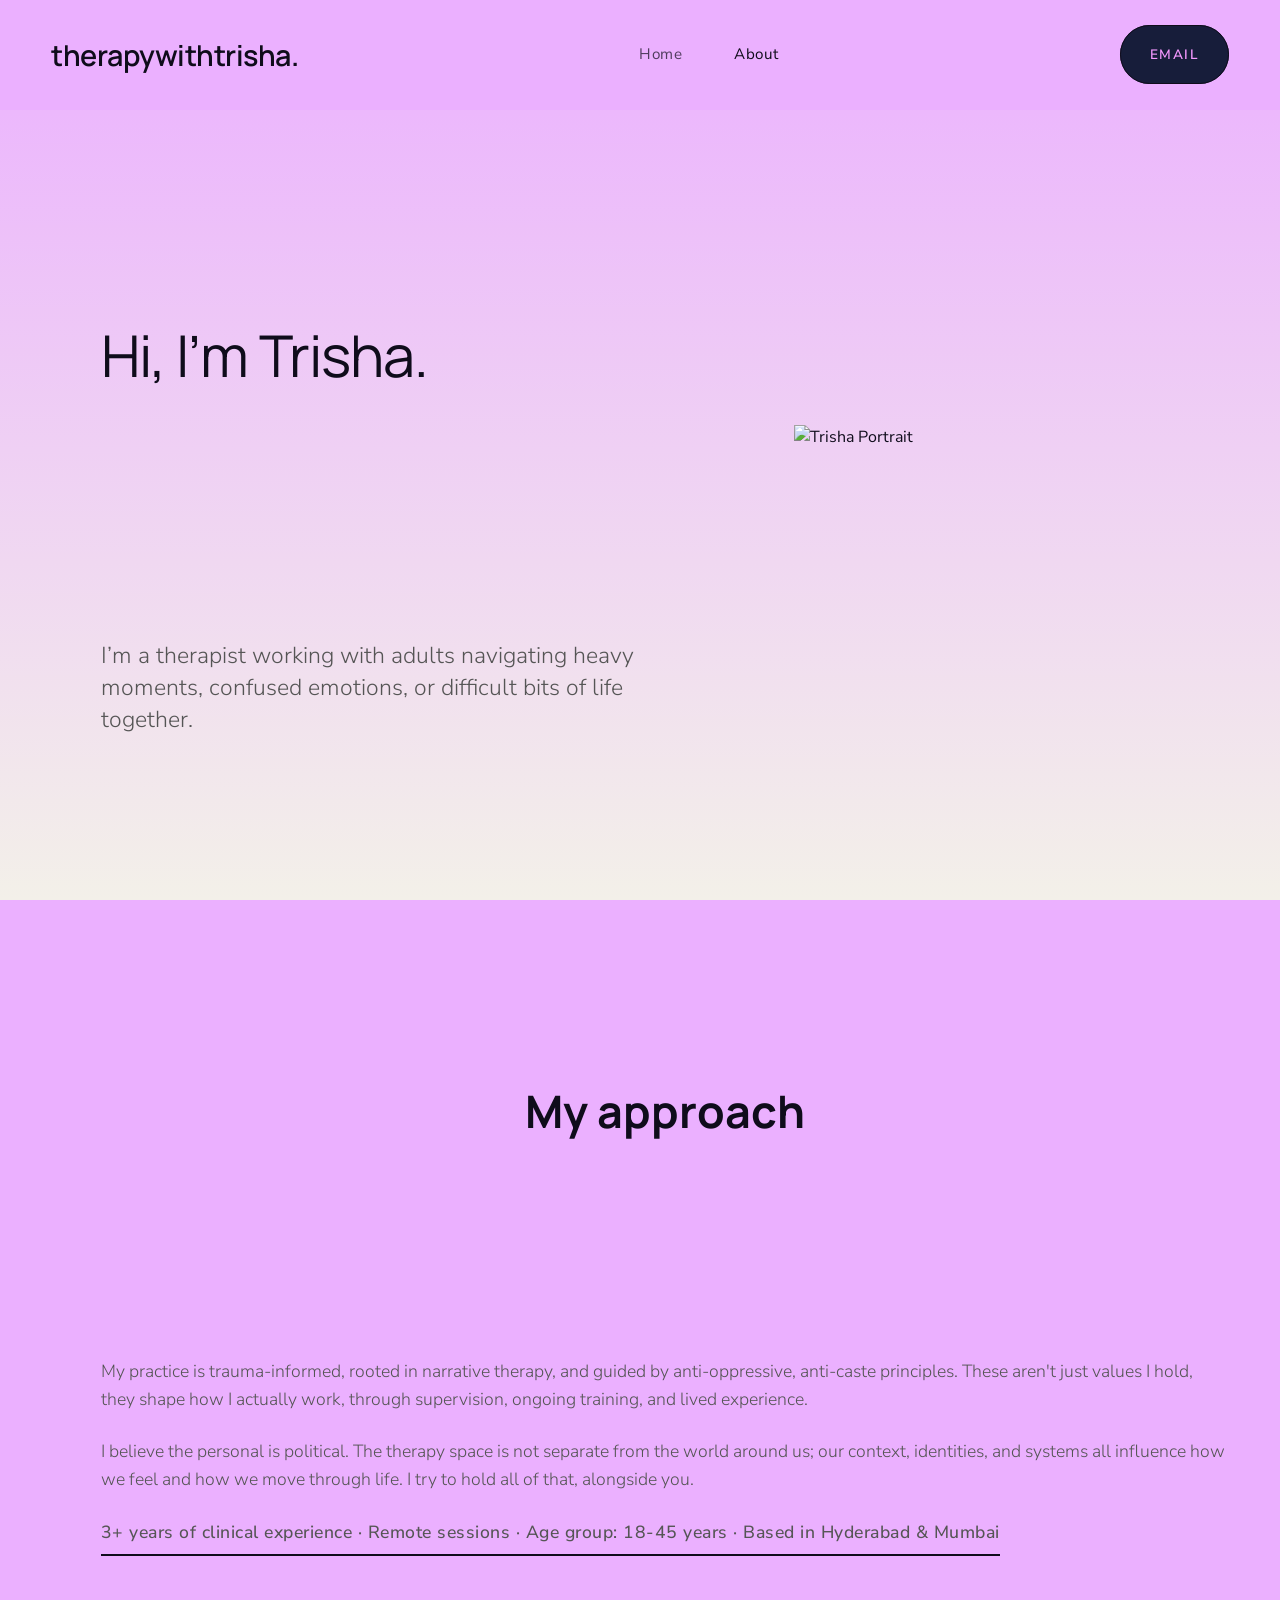
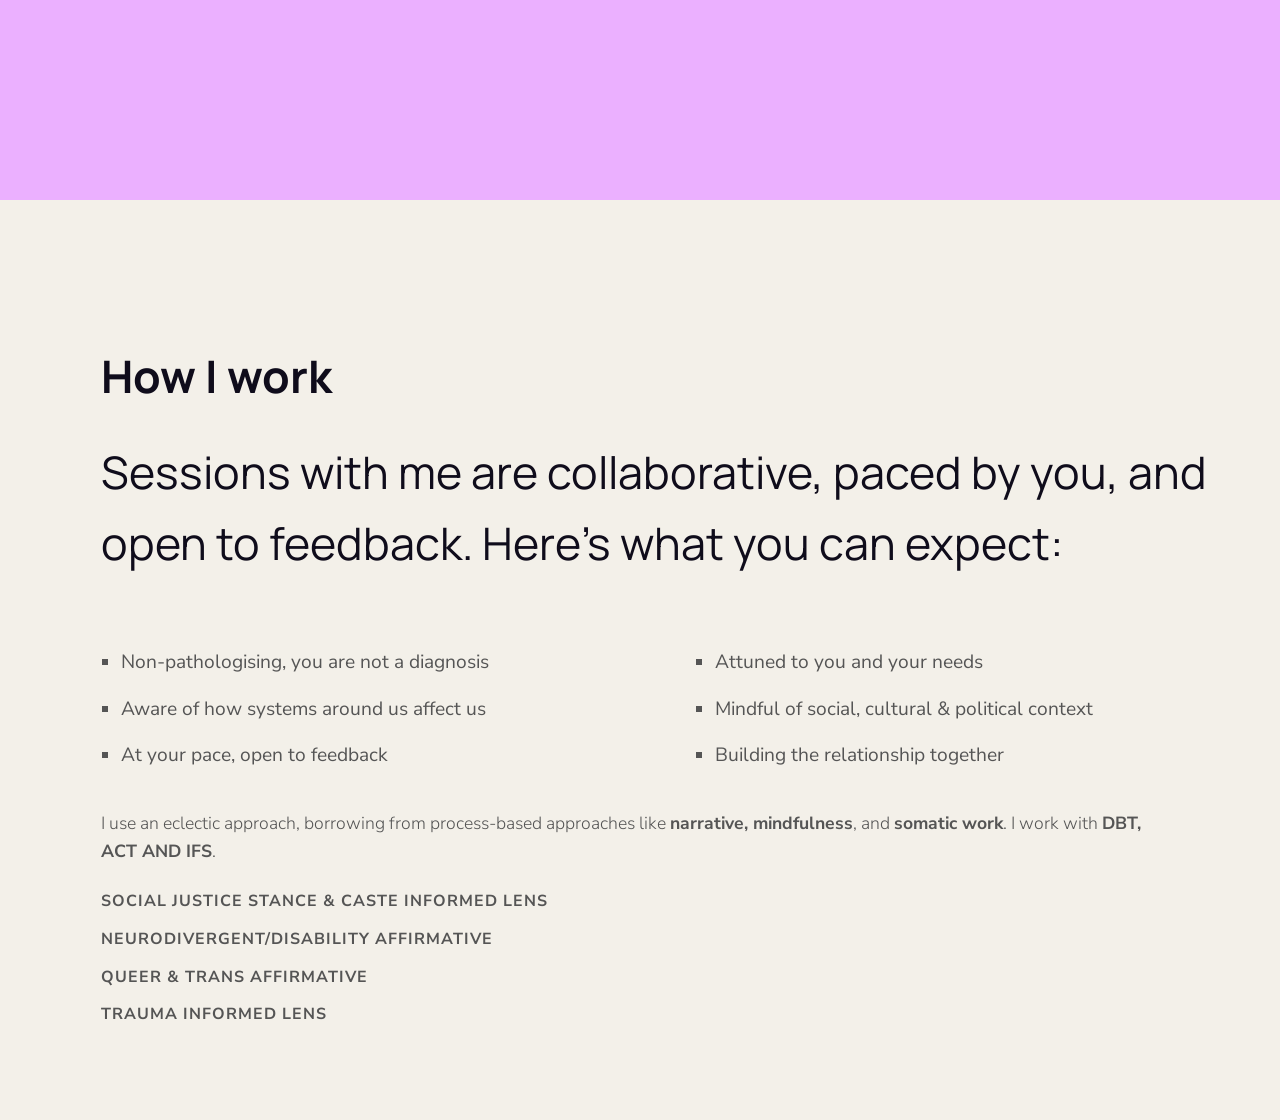
==== about.html @ c46a5aff "views in place" ====
<!DOCTYPE html>
<html lang="en">
<head>
    <meta charset="UTF-8">
    <meta name="viewport" content="width=device-width, initial-scale=1.0">
    <title>About | therapywithtrisha.</title>
    <link rel="stylesheet" href="styles.css">
</head>
<body class="section-light">

    <header class="site-header">
        <div class="logo"><a href="/">therapywithtrisha.</a></div>
        <nav class="main-nav">
            <a href="/">Home</a>
            <a href="about.html" class="active">About</a>
        </nav>
        <div class="header-cta">
            <a href="mailto:trisha.reddy231@gmail.com?subject=New%20Intake" class="btn-email">EMAIL</a>
        </div>
    </header>

    <main id="about-page">
        
        <section class="page-section section-light grid-engine" id="about-hero">
            <div class="text-block about-title">
                <h1>Hi, I’m Trisha.</h1>
            </div>
            <div class="text-block about-tagline">
                <p class="large-prose">I’m a therapist working with adults navigating heavy moments, confused emotions, or difficult bits of life together.</p>
            </div>
            <div class="image-block about-profile-img">
                <img src="https://images.squarespace-cdn.com/content/v1/5ec321c2af33de48734cc929/2f4eb41f-5d94-40f6-82f6-c3ff69331c1b/imgg-demo-ENjOSIkh.png" alt="Trisha Portrait">
            </div>
        </section>

        <section class="page-section section-bright grid-engine" id="about-approach">
            <div class="text-block approach-header">
                <h2><strong>My approach</strong></h2>
            </div>
            <div class="text-block approach-statement">
                <p>My practice is trauma-informed, rooted in narrative therapy, and guided by anti-oppressive, anti-caste principles. These aren't just values I hold, they shape how I actually work, through supervision, ongoing training, and lived experience.</p>
                <p>I believe the personal is political. The therapy space is not separate from the world around us; our context, identities, and systems all influence how we feel and how we move through life. I try to hold all of that, alongside you.</p>
                <p class="highlight-line">3+ years of clinical experience · Remote sessions · Age group: 18-45 years · Based in Hyderabad & Mumbai</p>
            </div>
        </section>

        <section class="page-section section-light grid-engine" id="about-framework">
            <div class="text-block framework-title">
                <h2><strong>How I work</strong></h2>
                <h3>Sessions with me are collaborative, paced by you, and open to feedback. Here's what you can expect:</h3>
            </div>
            
            <div class="list-block framework-list-left">
                <ul>
                    <li>Non-pathologising, you are not a diagnosis</li>
                    <li>Aware of how systems around us affect us</li>
                    <li>At your pace, open to feedback</li>
                </ul>
            </div>

            <div class="list-block framework-list-right">
                <ul>
                    <li>Attuned to you and your needs</li>
                    <li>Mindful of social, cultural & political context</li>
                    <li>Building the relationship together</li>
                </ul>
            </div>

            <div class="text-block framework-modal">
                <p>I use an eclectic approach, borrowing from process-based approaches like <strong>narrative, mindfulness</strong>, and <strong>somatic work</strong>. I work with <strong>DBT, ACT AND IFS</strong>.</p>
                <blockquote class="pillars-stack">
                    <p>Social justice stance & caste informed lens</p>
                    <p>Neurodivergent/disability affirmative</p>
                    <p>Queer & Trans affirmative</p>
                    <p>Trauma Informed lens</p>
                </blockquote>
            </div>
        </section>

    </main>

</body>
</html>
---- styles.css ----
/* ==========================================================================
   1. GLOBAL VARIABLES & RESET
   ========================================================================== */
@import url('https://fonts.googleapis.com/css2?family=Manrope:wght@400;600;700&family=Nunito+Sans:wght@300;400;500;600;700&display=swap');

:root {
    --bg-bright: #EBB0FF;       /* Vivid Orchid Pink from screenshot */
    --bg-light: #f3f0e9;        /* Slightly warmer warm gray */
    --text-primary: #0F0C1B;    /* Off-black */
    --btn-primary-bg: hsl(229.71, 43.21%, 15.88%);   /* Vivid Orchid Pink from screenshot */
    --text-muted: #555555;      /* Charcoal */
    --font-heading: 'Manrope', sans-serif;
    --font-sans: 'Nunito Sans', system-ui, sans-serif;
    --site-max-width: 1500px;
    --gutter: 11px;
}

* {
    box-sizing: border-box;
    margin: 0;
    padding: 0;
}

body {
    background-color: var(--bg-bright);
    color: var(--text-primary);
    font-family: var(--font-sans);
    line-height: 1.6;
    overflow-x: hidden;
    -webkit-font-smoothing: antialiased;
}

/* ==========================================================================
   2. SITE HEADER (STUCK TO TOP)
   ========================================================================== */
.site-header {
    position: fixed;
    top: 0;
    left: 0;
    width: 100%;
    display: flex;
    justify-content: space-between;
    align-items: center;
    padding: 2rem 4vw;
    background-color: var(--bg-bright);
    backdrop-filter: blur(8px);
    z-index: 1000;
}

.site-header .logo a {
    font-family: var(--font-heading);
    font-size: 1.8rem;
    font-weight: 600;
    text-decoration: none;
    color: var(--text-primary);
    letter-spacing: -0.5px;
}

.main-nav a {
    text-decoration: none;
    color: var(--text-primary);
    margin: 0 1.5rem;
    font-size: 0.95rem;
    letter-spacing: 0.5px;
    opacity: 0.7;
    transition: opacity 0.2s ease;
}

.main-nav a.active, .main-nav a:hover {
    opacity: 1;
}

.btn-email {
    text-decoration: none;
    color: hsl(294.17,100%,79.8%);
    border: 1px solid var(--text-primary);
    border-radius: 100px;
    padding: 1.2rem 1.8rem;
    font-size: 0.85rem;
    letter-spacing: 1.5px;
    font-weight: 600;
    background: var(--btn-primary-bg);
    transition: all 0.3s ease;
}

.btn-email:hover {
    background-color: var(--text-primary);
    color: var(--bg-bright);
}

/* ==========================================================================
   3. THE FLUID GRID ENGINE (THE HEART OF THE CLONE)
   ========================================================================== */
.page-section {
    position: relative;
    padding: 140px 4vw 80px 4vw;
    min-height: 100vh;
    display: flex;
    align-items: center;
}

.section-bright { background-color: var(--bg-bright); }
.section-light { background-color: var(--bg-light); }

/* Desktop 24-Column Matrix */
.grid-engine {
    display: grid;
    width: 100%;
    max-width: var(--site-max-width);
    margin: 0 auto;
    row-gap: var(--gutter);
    column-gap: var(--gutter);
    grid-template-columns: repeat(24, minmax(0, 1fr));
}

/* Explicit Block Assignments via Grid Coordinates */
#hero .title-block {
    grid-area: 4 / 2 / 12 / 13; /* row-start / col-start / row-end / col-end */
}

#hero .body-block {
    grid-area: 12 / 2 / 24 / 14;
}

#hero .spinning-spiral {
    grid-area: 4 / 15 / 18 / 25;
    display: flex;
    justify-content: center;
    align-items: center;
}

#intro .text-block {
    grid-area: 5 / 15 / 15 / 24;
    text-align: left;
}

#intro .image-block {
    grid-area: 3 / 2 / 16 / 13;
    display: flex;
    justify-content: center;
    align-items: center;
}

#onboarding .text-block {
    grid-area: 4 / 2 / 12 / 15;
}

#final-cta .text-block {
    grid-area: 4 / 2 / 14 / 12;
}

#final-cta .cta-image {
    grid-area: 4 / 13 / 14 / 24;
    display: flex;
    justify-content: center;
    align-items: center;
}

/* ==========================================================================
   4. TYPOGRAPHY & ELEMENTS
   ========================================================================== */
h1 {
    font-family: var(--font-heading);
    font-size: clamp(2.5rem, 4.5vw, 4.2rem);
    font-weight: 400;
    line-height: 1.15;
    letter-spacing: -1px;
}

h2, h3 {
    font-family: var(--font-heading);
    font-size: clamp(2rem, 3.5vw, 3rem);
    font-weight: 400;
    margin-bottom: 1.5rem;
}

p {
    font-size: clamp(1.1rem, 1.3vw, 1.35rem);
    color: var(--text-muted);
    margin-bottom: 1.5rem;
    font-weight: 300;
}

p em {
    font-family: var(--font-heading);
    font-size: 1.25 times;
    color: var(--text-primary);
}

.btn-primary {
    display: inline-block;
    text-decoration: none;
    background-color: var(--text-primary);
    border-radius: 100px;
    color: var(--bg-bright);
    padding: 1.2rem 2.5rem;
    font-size: 0.95rem;
    font-weight: 500;
    transition: opacity 0.2s ease;
    margin-top: 1rem;
}

.btn-primary:hover {
    opacity: 0.9;
}

/* Animated Spiral Placeholder */
.spiral-graphic {
    font-size: 12rem;
    animation: smooth-spin 20s linear infinite;
    transform-origin: center;
}

@keyframes smooth-spin {
    from { transform: rotate(0deg); }
    to { transform: rotate(360deg); }
}

/* ==========================================================================
   5. FOOTER ARCHITECTURE
   ========================================================================== */
.site-footer {
    position: relative;
    background-color: #111111;
    color: #ffffff;
    padding: 5rem 6vw;
    display: grid;
    grid-template-columns: 1fr 1fr;
    gap: 4rem;
    align-items: flex-start;
}

.footer-left {
    display: flex;
    flex-direction: column;
    position: relative;
    z-index: 2;
}

.footer-right {
    display: flex;
    flex-direction: column;
    align-items: flex-end;
    position: relative;
    z-index: 2;
}

.site-footer h2 {
    font-family: var(--font-heading);
    font-size: 2rem;
    color: #ffffff;
    margin-bottom: 1rem;
}

.site-footer p {
    color: #ffffff;
    font-size: 1rem;
}

.site-footer .social-links {
    display: flex;
    gap: 1.5rem;
    margin-top: 1rem;
}

.site-footer .social-links a {
    color: #ffffff;
    text-decoration: none;
    font-size: 0.9rem;
    opacity: 0.6;
    transition: opacity 0.2s ease;
}

.site-footer .social-links a:hover {
    opacity: 1;
}

/* Interactive Background Overlays */
canvas {
    position: absolute;
    top: 0;
    left: 0;
    width: 100%;
    height: 100%;
    z-index: 1;
    pointer-events: none; /* Let pointer events fall through to elements */
}

/* ==========================================================================
   6. RESPONSIVE ENGINE (FALLBACK TO 8-COLUMN MATRIX FOR MOBILE)
   ========================================================================== */
@media (max-width: 960px) {
    .site-header { padding: 1.5rem 6vw; }
    .main-nav { display: none; } /* Standard collapse behavior */

    .grid-engine {
        grid-template-columns: repeat(8, minmax(0, 1fr));
    }

    /* Collapse items into stacks on mobile viewports */
    #hero .title-block, #hero .body-block, #hero .spinning-spiral,
    #intro .text-block, #intro .image-block, 
    #onboarding .text-block,
    #final-cta .text-block, #final-cta .cta-image {
        grid-area: auto / 1 / auto / -1; 
        text-align: left;
    }
    
    .page-section {
        padding: 100px 6vw 40px 6vw;
        min-height: auto;
    }
    
    .spiral-graphic {
        font-size: 6rem;
        margin: 2rem 0;
    }

    .site-footer {
        grid-template-columns: 1fr;
        text-align: left;
    }

    .footer-right {
        align-items: flex-start;
    }
}

/* ==========================================================================
   ABOUT PAGE EXPLICIT GRID ENGINE
   ========================================================================== */

/* Section 1: About Hero with Gradient */
#about-hero {
    background: linear-gradient(180deg, #EBB0FF 0%, rgba(235, 176, 255, 0) 100%);
}

#about-hero .about-title {
    grid-area: 4 / 2 / 8 / 14;
}

#about-hero .about-tagline {
    grid-area: 11 / 2 / 15 / 14;
}

#about-hero .about-profile-img {
    grid-area: 2 / 16 / 13 / 25;
    display: flex;
    justify-content: center;
    align-items: center;
}

#about-hero .about-profile-img img {
    width: 100%;
    height: 100%;
    object-fit: cover;
}

/* Section 2 Grid Setup */
#about-approach .approach-header {
    grid-area: 1 / 2 / 4 / 25;
    text-align: center;
}

#about-approach .approach-statement {
    grid-area: 4 / 2 / 16 / 25;
}

/* Section 3 Grid Setup */
#about-framework .framework-title {
    grid-area: 1 / 2 / 3 / 25;
}

#about-framework .framework-list-left {
    grid-area: 6 / 2 / 11 / 13;
}

#about-framework .framework-list-right {
    grid-area: 6 / 14 / 11 / 25;
}

#about-framework .framework-modal {
    grid-area: 12 / 2 / 20 / 24;
}

/* Specific Content Stylings */
.large-prose {
    font-size: clamp(1.2rem, 1.8vw, 1.7rem);
    line-height: 1.4;
}

.highlight-line {
    font-weight: 500;
    letter-spacing: 0.5px;
    border-bottom: 2px solid var(--text-primary);
    padding-bottom: 8px;
    display: inline-block;
}

.pillars-stack p {
    font-family: var(--font-sans);
    font-weight: 700;
    margin-bottom: 0.75rem;
    text-transform: uppercase;
    font-size: 1rem;
    letter-spacing: 1px;
}

/* Custom list styling to mimic Squarespace layouts */
#about-framework ul {
    list-style-type: square;
    padding-left: 1.25rem;
}

#about-framework li {
    font-size: 1.2rem;
    margin-bottom: 1rem;
    color: var(--text-muted);
}

/* Mobile Adaptive Override for About sections */
@media (max-width: 767px) {
    #about-page .grid-engine > div,
    #about-page .grid-engine > section {
        grid-area: auto / 1 / auto / -1 !important;
        text-align: left !important;
    }
    #about-approach .approach-header { text-align: left; }
}
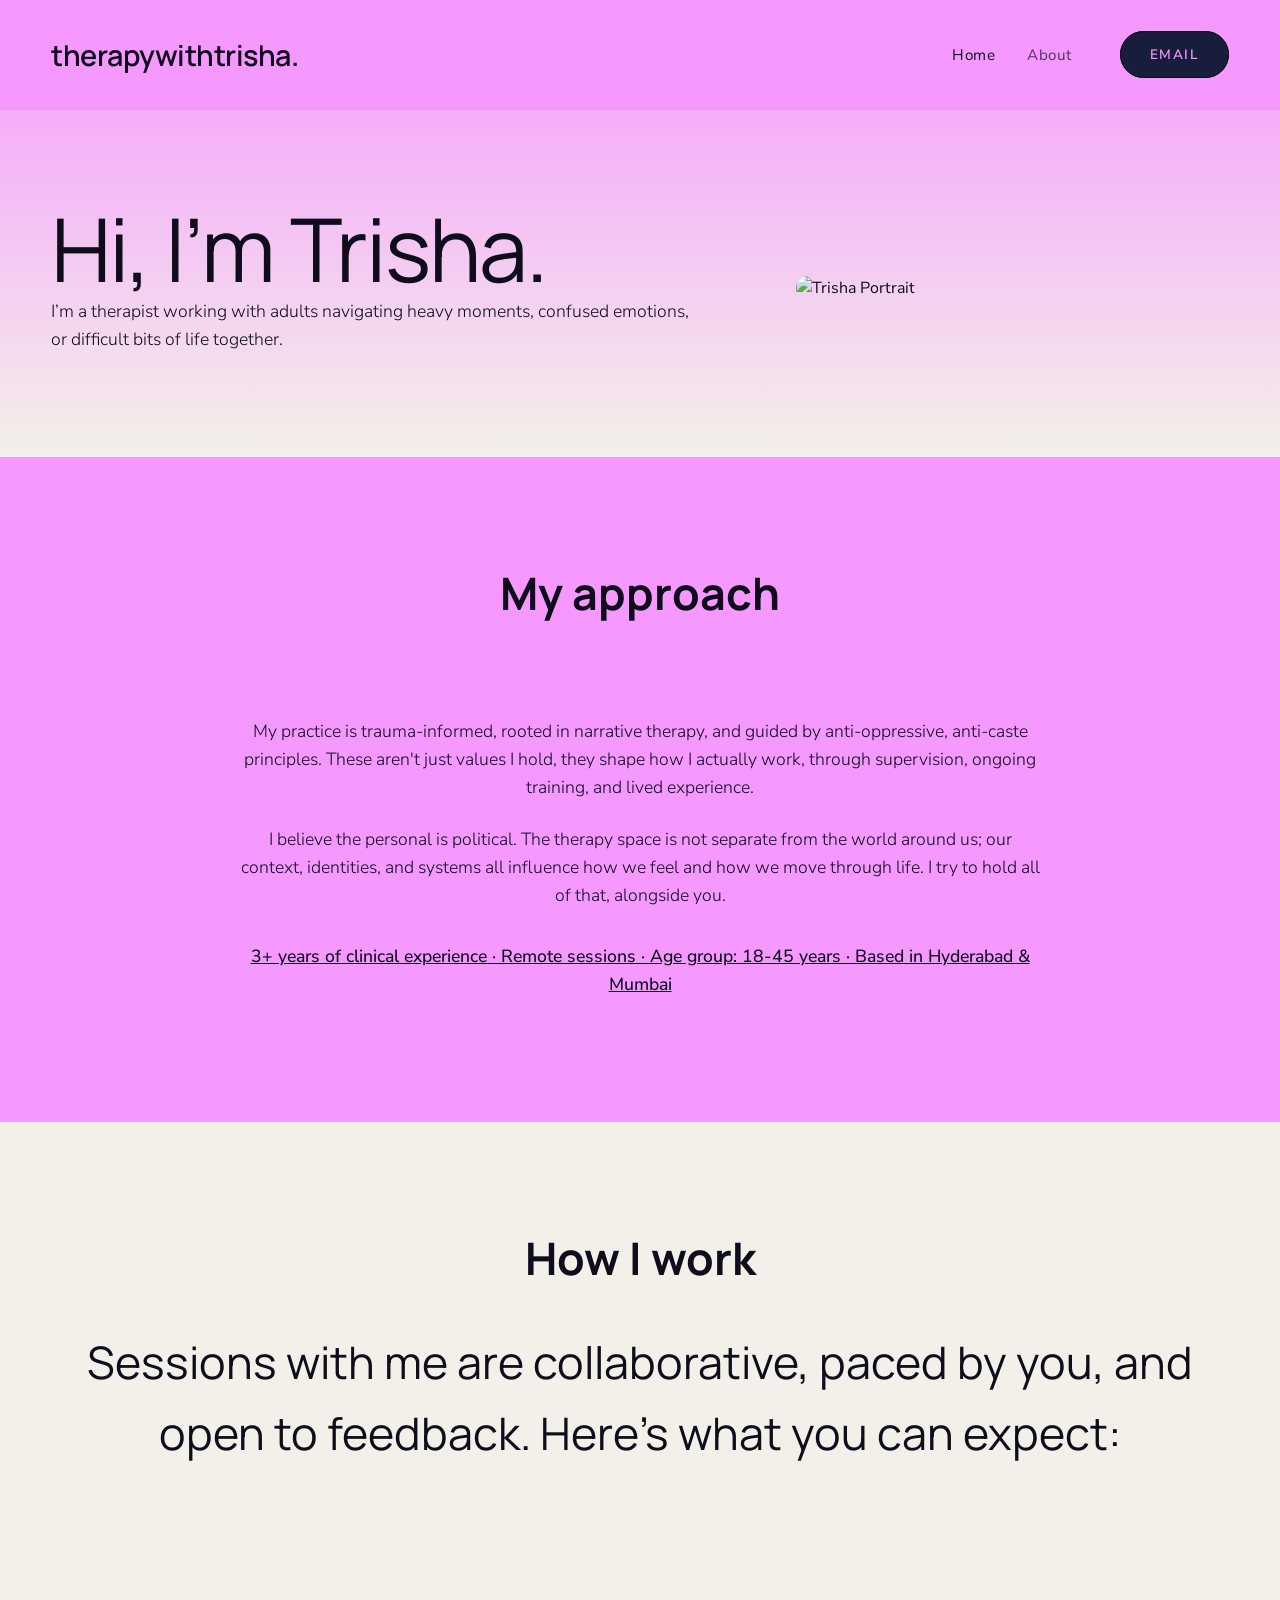
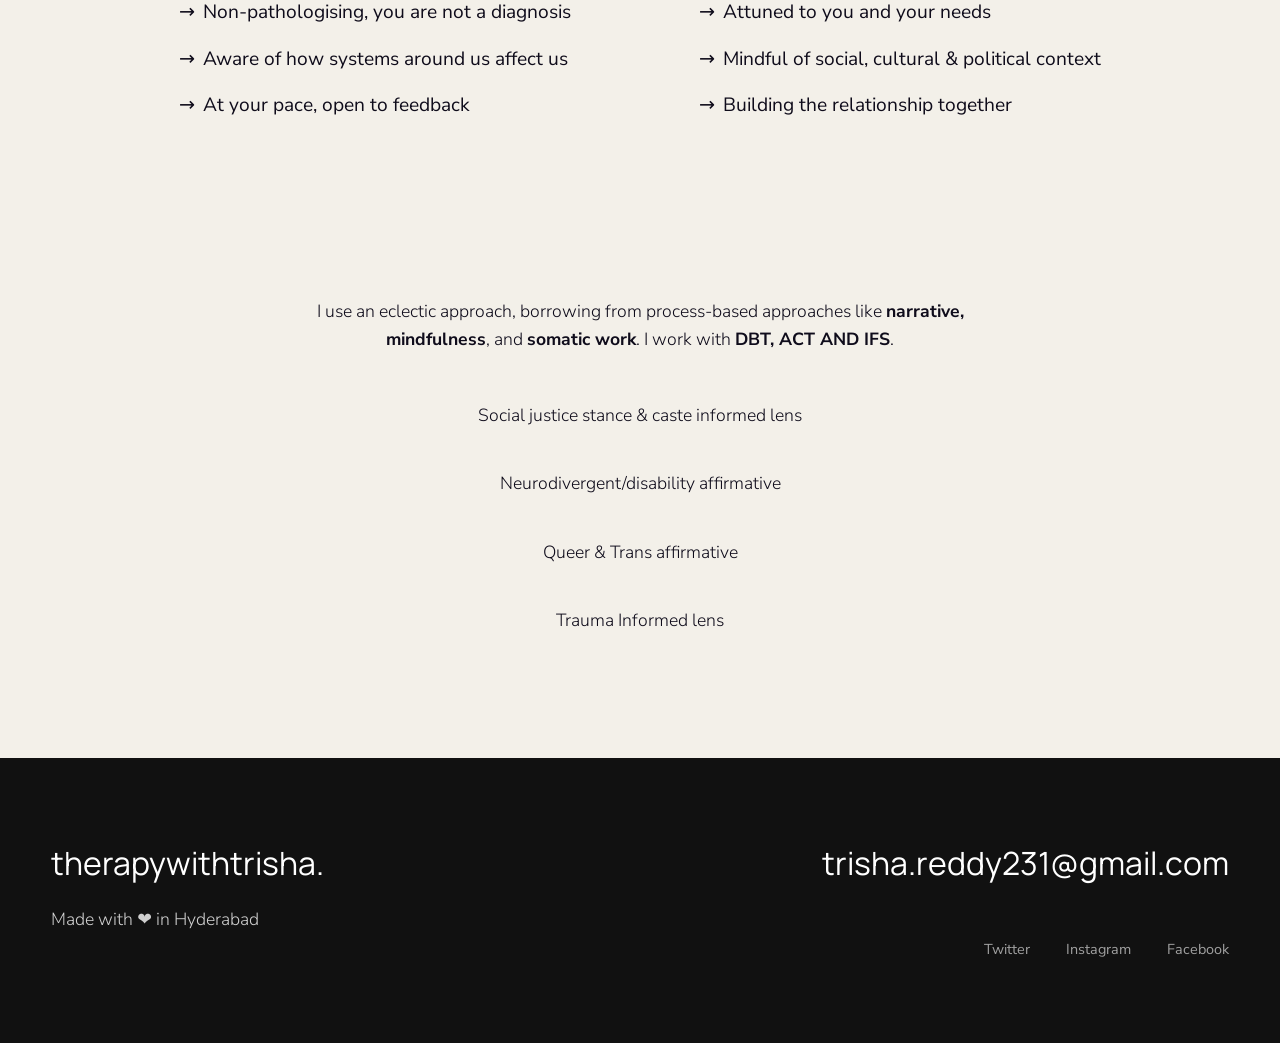
==== commit 7ff96079: "main out" ====
--- a/about.html
+++ b/about.html
@@ -9,27 +9,42 @@
 <body class="section-light">
 
     <header class="site-header">
-        <div class="logo"><a href="/">therapywithtrisha.</a></div>
-        <nav class="main-nav">
-            <a href="/">Home</a>
-            <a href="about.html" class="active">About</a>
-        </nav>
-        <div class="header-cta">
-            <a href="mailto:trisha.reddy231@gmail.com?subject=New%20Intake" class="btn-email">EMAIL</a>
+        <div class="header-container">
+            <div class="logo"><a href="/">therapywithtrisha.</a></div>
+            <div class="header-right">
+                <button class="menu-toggle" aria-label="Toggle Menu">
+                    <span></span>
+                    <span></span>
+                    <span></span>
+                </button>
+                <nav class="main-nav">
+                    <a href="/" class="active">Home</a>
+                    <a href="about.html">About</a>
+                </nav>
+                <div class="header-cta">
+                    <a href="mailto:trisha.reddy231@gmail.com?subject=New%20Intake" class="btn-email">EMAIL</a>
+                </div>
+            </div>
         </div>
     </header>
 
     <main id="about-page">
         
         <section class="page-section section-light grid-engine" id="about-hero">
-            <div class="text-block about-title">
-                <h1>Hi, I’m Trisha.</h1>
-            </div>
-            <div class="text-block about-tagline">
-                <p class="large-prose">I’m a therapist working with adults navigating heavy moments, confused emotions, or difficult bits of life together.</p>
-            </div>
-            <div class="image-block about-profile-img">
-                <img src="https://images.squarespace-cdn.com/content/v1/5ec321c2af33de48734cc929/2f4eb41f-5d94-40f6-82f6-c3ff69331c1b/imgg-demo-ENjOSIkh.png" alt="Trisha Portrait">
+            <div class="about-hero-container">
+                <div class="about-hero-left">
+                    <div class="about-title">
+                        <h1>Hi, I’m Trisha.</h1>
+                    </div>
+                    <div class="about-tagline">
+                        <p class="large-prose">I’m a therapist working with adults navigating heavy moments, confused emotions, or difficult bits of life together.</p>
+                    </div>
+                </div>
+                <div class="about-hero-right">
+                    <div class="image-block about-profile-img">
+                        <img src="https://images.squarespace-cdn.com/content/v1/5ec321c2af33de48734cc929/2f4eb41f-5d94-40f6-82f6-c3ff69331c1b/imgg-demo-ENjOSIkh.png" alt="Trisha Portrait">
+                    </div>
+                </div>
             </div>
         </section>
 
@@ -50,20 +65,22 @@
                 <h3>Sessions with me are collaborative, paced by you, and open to feedback. Here's what you can expect:</h3>
             </div>
             
-            <div class="list-block framework-list-left">
-                <ul>
-                    <li>Non-pathologising, you are not a diagnosis</li>
-                    <li>Aware of how systems around us affect us</li>
-                    <li>At your pace, open to feedback</li>
-                </ul>
-            </div>
+            <div class="framework-lists">
+                <div class="list-block framework-list-left">
+                    <ul>
+                        <li>Non-pathologising, you are not a diagnosis</li>
+                        <li>Aware of how systems around us affect us</li>
+                        <li>At your pace, open to feedback</li>
+                    </ul>
+                </div>
 
-            <div class="list-block framework-list-right">
-                <ul>
-                    <li>Attuned to you and your needs</li>
-                    <li>Mindful of social, cultural & political context</li>
-                    <li>Building the relationship together</li>
-                </ul>
+                <div class="list-block framework-list-right">
+                    <ul>
+                        <li>Attuned to you and your needs</li>
+                        <li>Mindful of social, cultural & political context</li>
+                        <li>Building the relationship together</li>
+                    </ul>
+                </div>
             </div>
 
             <div class="text-block framework-modal">
@@ -79,5 +96,24 @@
 
     </main>
 
+    <footer class="site-footer interactive-bg">
+        <div class="footer-container">
+            <div class="footer-left">
+                <h2>therapywithtrisha.</h2>
+                <p>Made with ❤️ in Hyderabad</p>
+            </div>
+            <div class="footer-right">
+                <h2>trisha.reddy231@gmail.com</h2>
+                <div class="social-links">
+                    <a href="#">Twitter</a>
+                    <a href="#">Instagram</a>
+                    <a href="#">Facebook</a>
+                </div>
+            </div>
+            <canvas id="canvas-radial"></canvas>
+        </div>
+    </footer>
+
+    <script src="script.js"></script>
 </body>
 </html>
--- a/styles.css
+++ b/styles.css
@@ -4,11 +4,11 @@
 @import url('https://fonts.googleapis.com/css2?family=Manrope:wght@400;600;700&family=Nunito+Sans:wght@300;400;500;600;700&display=swap');
 
 :root {
-    --bg-bright: #EBB0FF;       /* Vivid Orchid Pink from screenshot */
+    --bg-bright: #F598FF;       /* Vivid Orchid Pink from screenshot */
     --bg-light: #f3f0e9;        /* Slightly warmer warm gray */
     --text-primary: #0F0C1B;    /* Off-black */
     --btn-primary-bg: hsl(229.71, 43.21%, 15.88%);   /* Vivid Orchid Pink from screenshot */
-    --text-muted: #555555;      /* Charcoal */
+    --text-muted: #1a1a1a;      /* Charcoal */
     --font-heading: 'Manrope', sans-serif;
     --font-sans: 'Nunito Sans', system-ui, sans-serif;
     --site-max-width: 1500px;
@@ -38,13 +38,57 @@
     top: 0;
     left: 0;
     width: 100%;
-    display: flex;
-    justify-content: space-between;
-    align-items: center;
-    padding: 2rem 4vw;
     background-color: var(--bg-bright);
     backdrop-filter: blur(8px);
     z-index: 1000;
+}
+
+.header-container {
+    max-width: var(--site-max-width);
+    margin: 0 auto;
+    padding: 2rem 4vw;
+    display: flex;
+    justify-content: space-between;
+    align-items: center;
+}
+
+.header-right {
+    display: flex;
+    align-items: center;
+    gap: 2rem;
+}
+
+.menu-toggle {
+    display: none;
+    flex-direction: column;
+    justify-content: space-between;
+    width: 30px;
+    height: 21px;
+    background: none;
+    border: none;
+    cursor: pointer;
+    padding: 0;
+    z-index: 1001;
+}
+
+.menu-toggle span {
+    display: block;
+    width: 100%;
+    height: 2px;
+    background-color: var(--text-primary);
+    transition: all 0.3s ease;
+}
+
+.menu-toggle.active span:nth-child(1) {
+    transform: translateY(9.5px) rotate(45deg);
+}
+
+.menu-toggle.active span:nth-child(2) {
+    opacity: 0;
+}
+
+.menu-toggle.active span:nth-child(3) {
+    transform: translateY(-9.5px) rotate(-45deg);
 }
 
 .site-header .logo a {
@@ -56,10 +100,15 @@
     letter-spacing: -0.5px;
 }
 
+.main-nav {
+    display: flex;
+    align-items: center;
+}
+
 .main-nav a {
     text-decoration: none;
     color: var(--text-primary);
-    margin: 0 1.5rem;
+    margin: 0 1rem;
     font-size: 0.95rem;
     letter-spacing: 0.5px;
     opacity: 0.7;
@@ -75,7 +124,7 @@
     color: hsl(294.17,100%,79.8%);
     border: 1px solid var(--text-primary);
     border-radius: 100px;
-    padding: 1.2rem 1.8rem;
+    padding: 0.8rem 1.8rem;
     font-size: 0.85rem;
     letter-spacing: 1.5px;
     font-weight: 600;
@@ -89,71 +138,158 @@
 }
 
 /* ==========================================================================
-   3. THE FLUID GRID ENGINE (THE HEART OF THE CLONE)
+   3. THE FLUID GRID ENGINE (SIMPLIFIED)
    ========================================================================== */
+.section-bright { background-color: var(--bg-bright); }
+.section-light { background-color: var(--bg-light); }
+.section-intro { background-color: #E5E9FD; }
+
 .page-section {
     position: relative;
-    padding: 140px 4vw 80px 4vw;
-    min-height: 100vh;
-    display: flex;
-    align-items: center;
-}
-
-.section-bright { background-color: var(--bg-bright); }
-.section-light { background-color: var(--bg-light); }
-
-/* Desktop 24-Column Matrix */
+    padding: 140px 0 80px 0;
+    /* min-height: 100vh; */
+    display: flex;
+    align-items: center;
+}
+
 .grid-engine {
-    display: grid;
-    width: 100%;
-    max-width: var(--site-max-width);
-    margin: 0 auto;
-    row-gap: var(--gutter);
-    column-gap: var(--gutter);
-    grid-template-columns: repeat(24, minmax(0, 1fr));
-}
-
-/* Explicit Block Assignments via Grid Coordinates */
+    width: 100%;
+    margin: 0 auto;
+    display: flex;
+    flex-direction: column;
+    gap: 4rem;
+}
+
+#hero, #onboarding {
+    max-width: var(--site-max-width);
+    margin: 0 auto;
+    padding: 0 4vw;
+}
+
+/* Specific Page Sections */
+#hero {
+    display: flex;
+    flex-direction: row;
+    align-items: center;
+    justify-content: space-between;
+    gap: 6rem;
+    padding-top: 180px; /* Increased to ensure it's below header */
+}
+
+.hero-left {
+    flex: 1.2;
+    display: flex;
+    flex-direction: column;
+}
+
+.hero-right {
+    flex: 0.8;
+    display: flex;
+    justify-content: center;
+    align-items: center;
+}
+
 #hero .title-block {
-    grid-area: 4 / 2 / 12 / 13; /* row-start / col-start / row-end / col-end */
+    width: 100%;
+    margin-bottom: 2rem;
 }
 
 #hero .body-block {
-    grid-area: 12 / 2 / 24 / 14;
+    max-width: 600px;
 }
 
 #hero .spinning-spiral {
-    grid-area: 4 / 15 / 18 / 25;
     display: flex;
     justify-content: center;
     align-items: center;
 }
 
-#intro .text-block {
-    grid-area: 5 / 15 / 15 / 24;
-    text-align: left;
-}
-
-#intro .image-block {
-    grid-area: 3 / 2 / 16 / 13;
-    display: flex;
+#intro {
+    display: flex;
+    flex-direction: row;
+    align-items: center;
+    gap: 0;
+    padding: 0;
+    min-height: auto;
+}
+
+.intro-left, .intro-right {
+    flex: 1;
+    width: 50%;
+    display: flex;
+    align-items: center;
+}
+
+.intro-container {
+    display: flex;
+    width: 100%;
+    max-width: var(--site-max-width);
+    margin: 0 auto;
+    align-items: center;
+}
+
+.intro-left {
     justify-content: center;
-    align-items: center;
-}
-
-#onboarding .text-block {
-    grid-area: 4 / 2 / 12 / 15;
-}
-
-#final-cta .text-block {
-    grid-area: 4 / 2 / 14 / 12;
-}
-
-#final-cta .cta-image {
-    grid-area: 4 / 13 / 14 / 24;
+    padding: 60px 4vw;
+}
+
+.intro-right {
+    padding: 60px 4vw;
+    justify-content: flex-start;
+}
+
+#intro .image-block img {
+    max-width: 100%;
+    height: auto;
+    max-height: 500px;
+    object-fit: contain;
+    border-radius: 8px;
+}
+
+#onboarding {
+    padding-top: 50px;
+    padding-bottom: 50px;
+}
+
+.onboarding-content {
+    display: flex;
+    gap: 4rem;
+}
+
+.onboarding-text {
+    flex: 0 0 69%;
+}
+
+.onboarding-action {
+    flex: 1;
     display: flex;
     justify-content: center;
-    align-items: center;
+    align-items: flex-end;
+}
+
+#final-cta {
+    padding: 100px 0;
+    position: relative;
+    overflow: hidden;
+}
+
+.cta-container {
+    display: flex;
+    max-width: var(--site-max-width);
+    margin: 0 auto;
+    padding: 0 4vw;
+    gap: 6rem;
+    align-items: flex-start;
+    position: relative;
+    z-index: 2;
+}
+
+.cta-left {
+    flex: 0 0 42%;
+}
+
+.cta-right {
+    flex: 1;
 }
 
 /* ==========================================================================
@@ -161,10 +297,10 @@
    ========================================================================== */
 h1 {
     font-family: var(--font-heading);
-    font-size: clamp(2.5rem, 4.5vw, 4.2rem);
+    font-size: clamp(3.5rem, 8vw, 5.5rem);
     font-weight: 400;
-    line-height: 1.15;
-    letter-spacing: -1px;
+    line-height: 1.1;
+    letter-spacing: -2px;
 }
 
 h2, h3 {
@@ -176,7 +312,7 @@
 
 p {
     font-size: clamp(1.1rem, 1.3vw, 1.35rem);
-    color: var(--text-muted);
+    color: var(--text-primary);
     margin-bottom: 1.5rem;
     font-weight: 300;
 }
@@ -217,32 +353,34 @@
 }
 
 /* ==========================================================================
-   5. FOOTER ARCHITECTURE
+   5. FOOTER ARCHITECTURE (SIMPLIFIED)
    ========================================================================== */
 .site-footer {
     position: relative;
     background-color: #111111;
     color: #ffffff;
-    padding: 5rem 6vw;
-    display: grid;
-    grid-template-columns: 1fr 1fr;
-    gap: 4rem;
+    padding: 5rem 0;
+}
+
+.footer-container {
+    max-width: var(--site-max-width);
+    margin: 0 auto;
+    padding: 0 4vw;
+    display: flex;
+    justify-content: space-between;
     align-items: flex-start;
 }
 
 .footer-left {
     display: flex;
     flex-direction: column;
-    position: relative;
-    z-index: 2;
 }
 
 .footer-right {
     display: flex;
     flex-direction: column;
     align-items: flex-end;
-    position: relative;
-    z-index: 2;
+    text-align: right;
 }
 
 .site-footer h2 {
@@ -254,17 +392,16 @@
 
 .site-footer p {
     color: #ffffff;
-    font-size: 1rem;
+    opacity: 0.8;
 }
 
 .site-footer .social-links {
-    display: flex;
-    gap: 1.5rem;
-    margin-top: 1rem;
+    margin-top: 2rem;
 }
 
 .site-footer .social-links a {
     color: #ffffff;
+    margin-left: 2rem;
     text-decoration: none;
     font-size: 0.9rem;
     opacity: 0.6;
@@ -287,143 +424,263 @@
 }
 
 /* ==========================================================================
-   6. RESPONSIVE ENGINE (FALLBACK TO 8-COLUMN MATRIX FOR MOBILE)
+   6. RESPONSIVE ENGINE (MOBILE)
    ========================================================================== */
 @media (max-width: 960px) {
-    .site-header { padding: 1.5rem 6vw; }
-    .main-nav { display: none; } /* Standard collapse behavior */
-
-    .grid-engine {
-        grid-template-columns: repeat(8, minmax(0, 1fr));
-    }
-
-    /* Collapse items into stacks on mobile viewports */
-    #hero .title-block, #hero .body-block, #hero .spinning-spiral,
-    #intro .text-block, #intro .image-block, 
-    #onboarding .text-block,
-    #final-cta .text-block, #final-cta .cta-image {
-        grid-area: auto / 1 / auto / -1; 
+    body.menu-open {
+        overflow: hidden;
+    }
+
+    .header-container {
+        flex-direction: row;
+        justify-content: space-between;
+        padding: 1.5rem 4vw;
+    }
+
+    .menu-toggle {
+        display: flex;
+        order: 2;
+    }
+
+    .main-nav {
+        position: fixed;
+        top: 0;
+        right: -100%;
+        width: 100%;
+        height: 100vh;
+        background-color: var(--bg-bright);
+        flex-direction: column;
+        justify-content: center;
+        align-items: center;
+        transition: right 0.4s cubic-bezier(0.77, 0, 0.175, 1);
+        z-index: 1000;
+        padding: 2rem;
+    }
+
+    .main-nav.active {
+        right: 0;
+    }
+
+    .main-nav a {
+        font-size: 2rem;
+        margin: 1.5rem 0;
+        font-family: var(--font-heading);
+    }
+
+    .header-cta {
+        order: 1;
+        margin-right: 1.5rem;
+    }
+
+    .btn-email {
+        padding: 0.6rem 1.2rem;
+        font-size: 0.75rem;
+    }
+
+    #hero,
+    #hero .hero-content-bottom,
+    #intro,
+    .cta-container,
+    #onboarding .onboarding-content,
+    #about-hero {
+        flex-direction: column;
+        gap: 2rem;
         text-align: left;
     }
-    
-    .page-section {
-        padding: 100px 6vw 40px 6vw;
-        min-height: auto;
-    }
-    
-    .spiral-graphic {
-        font-size: 6rem;
-        margin: 2rem 0;
-    }
-
-    .site-footer {
-        grid-template-columns: 1fr;
+
+    .cta-left, .cta-right {
+        flex: 0 0 100%;
+    }
+
+    .onboarding-text {
+        flex: 0 0 100%;
+    }
+
+    .onboarding-action {
+        justify-content: flex-start;
+        align-items: flex-start;
+    }
+
+    #intro, .intro-container, .intro-left, .intro-right {
+        width: 100%;
+        padding: 2rem 4vw;
+        flex-direction: column;
+    }
+
+    .intro-left {
+        order: 1;
+    }
+
+    .intro-right {
+        order: 2;
+    }
+
+    #hero {
+        padding-top: 120px;
+    }
+
+    .hero-left, .hero-right {
+        flex: none;
+        width: 100%;
+    }
+
+    .footer-container {
+        flex-direction: column;
+        gap: 3rem;
         text-align: left;
     }
 
     .footer-right {
         align-items: flex-start;
+        text-align: left;
+    }
+
+    .footer-right .social-links a {
+        margin-left: 0;
+        margin-right: 2rem;
     }
 }
 
 /* ==========================================================================
-   ABOUT PAGE EXPLICIT GRID ENGINE
+   ABOUT PAGE LAYOUT
    ========================================================================== */
 
-/* Section 1: About Hero with Gradient */
 #about-hero {
-    background: linear-gradient(180deg, #EBB0FF 0%, rgba(235, 176, 255, 0) 100%);
-}
-
-#about-hero .about-title {
-    grid-area: 4 / 2 / 8 / 14;
-}
-
-#about-hero .about-tagline {
-    grid-area: 11 / 2 / 15 / 14;
-}
-
-#about-hero .about-profile-img {
-    grid-area: 2 / 16 / 13 / 25;
+    background: linear-gradient(180deg, #F598FF 0%, rgba(235, 176, 255, 0) 100%);
+    padding-top: 200px;
+}
+
+.about-hero-container {
+    max-width: var(--site-max-width);
+    margin: 0 auto;
+    padding: 0 4vw;
+    display: flex;
+    align-items: center;
+    gap: 6rem;
+    width: 100%;
+}
+
+.about-hero-left {
+    flex: 1.2;
+}
+
+.about-hero-right {
+    flex: 0.8;
+    display: flex;
+    justify-content: flex-end;
+}
+
+.about-hero-right .about-profile-img {
+    width: 100%;
+    max-width: 450px;
+}
+
+.about-hero-right .about-profile-img img {
+    width: 100%;
+    aspect-ratio: 4 / 5;
+    object-fit: cover;
+    border-radius: 12px;
+}
+
+#about-approach {
+    text-align: center;
+    padding: 100px 4vw;
+}
+
+#about-approach .approach-header,
+#about-approach .approach-statement {
+    max-width: 800px;
+    margin-left: auto;
+    margin-right: auto;
+}
+
+.highlight-line {
+    text-decoration: underline;
+    margin-top: 2rem;
+    font-weight: 500;
+}
+
+#about-framework {
+    padding: 100px 0;
+}
+
+#about-framework .framework-title {
+    text-align: center;
+}
+
+#about-framework .framework-title h2 {
+    text-align: center;
+    margin-bottom: 2rem;
+}
+
+#about-framework .framework-title h3 {
+    max-width: var(--site-max-width);
+    margin: 0 auto 4rem auto;
+    padding: 0 4vw;
+}
+
+.framework-lists {
     display: flex;
     justify-content: center;
-    align-items: center;
-}
-
-#about-hero .about-profile-img img {
-    width: 100%;
-    height: 100%;
-    object-fit: cover;
-}
-
-/* Section 2 Grid Setup */
-#about-approach .approach-header {
-    grid-area: 1 / 2 / 4 / 25;
-    text-align: center;
-}
-
-#about-approach .approach-statement {
-    grid-area: 4 / 2 / 16 / 25;
-}
-
-/* Section 3 Grid Setup */
-#about-framework .framework-title {
-    grid-area: 1 / 2 / 3 / 25;
-}
-
-#about-framework .framework-list-left {
-    grid-area: 6 / 2 / 11 / 13;
-}
-
-#about-framework .framework-list-right {
-    grid-area: 6 / 14 / 11 / 25;
-}
-
-#about-framework .framework-modal {
-    grid-area: 12 / 2 / 20 / 24;
-}
-
-/* Specific Content Stylings */
-.large-prose {
-    font-size: clamp(1.2rem, 1.8vw, 1.7rem);
-    line-height: 1.4;
-}
-
-.highlight-line {
-    font-weight: 500;
-    letter-spacing: 0.5px;
-    border-bottom: 2px solid var(--text-primary);
-    padding-bottom: 8px;
-    display: inline-block;
-}
-
-.pillars-stack p {
-    font-family: var(--font-sans);
-    font-weight: 700;
-    margin-bottom: 0.75rem;
-    text-transform: uppercase;
-    font-size: 1rem;
-    letter-spacing: 1px;
-}
-
-/* Custom list styling to mimic Squarespace layouts */
-#about-framework ul {
-    list-style-type: square;
-    padding-left: 1.25rem;
-}
-
-#about-framework li {
+    gap: 8rem;
+    max-width: var(--site-max-width);
+    margin: 0 auto;
+    padding: 0 4vw;
+}
+
+.framework-lists ul {
+    list-style: none;
+}
+
+.framework-lists ul li {
     font-size: 1.2rem;
     margin-bottom: 1rem;
-    color: var(--text-muted);
-}
-
-/* Mobile Adaptive Override for About sections */
-@media (max-width: 767px) {
-    #about-page .grid-engine > div,
-    #about-page .grid-engine > section {
-        grid-area: auto / 1 / auto / -1 !important;
-        text-align: left !important;
-    }
-    #about-approach .approach-header { text-align: left; }
-}+    position: relative;
+    padding-left: 1.5rem;
+}
+
+.framework-lists ul li::before {
+    content: "→";
+    position: absolute;
+    left: 0;
+    color: var(--text-primary);
+}
+
+.framework-modal {
+    max-width: 800px;
+    margin: 6rem auto 0 auto;
+    text-align: center;
+    padding: 0 4vw;
+}
+
+.pillars-stack {
+    margin-top: 3rem;
+    display: flex;
+    flex-direction: column;
+    gap: 1rem;
+    font-weight: 700;
+    font-style: normal;
+    border: none;
+}
+
+@media (max-width: 960px) {
+    .about-hero-container {
+        flex-direction: column;
+        gap: 4rem;
+    }
+
+    .about-hero-left, .about-hero-right {
+        flex: none;
+        width: 100%;
+    }
+
+    .about-hero-right {
+        justify-content: center;
+    }
+
+    .framework-lists {
+        flex-direction: column;
+        gap: 2rem;
+        align-items: flex-start;
+    }
+}
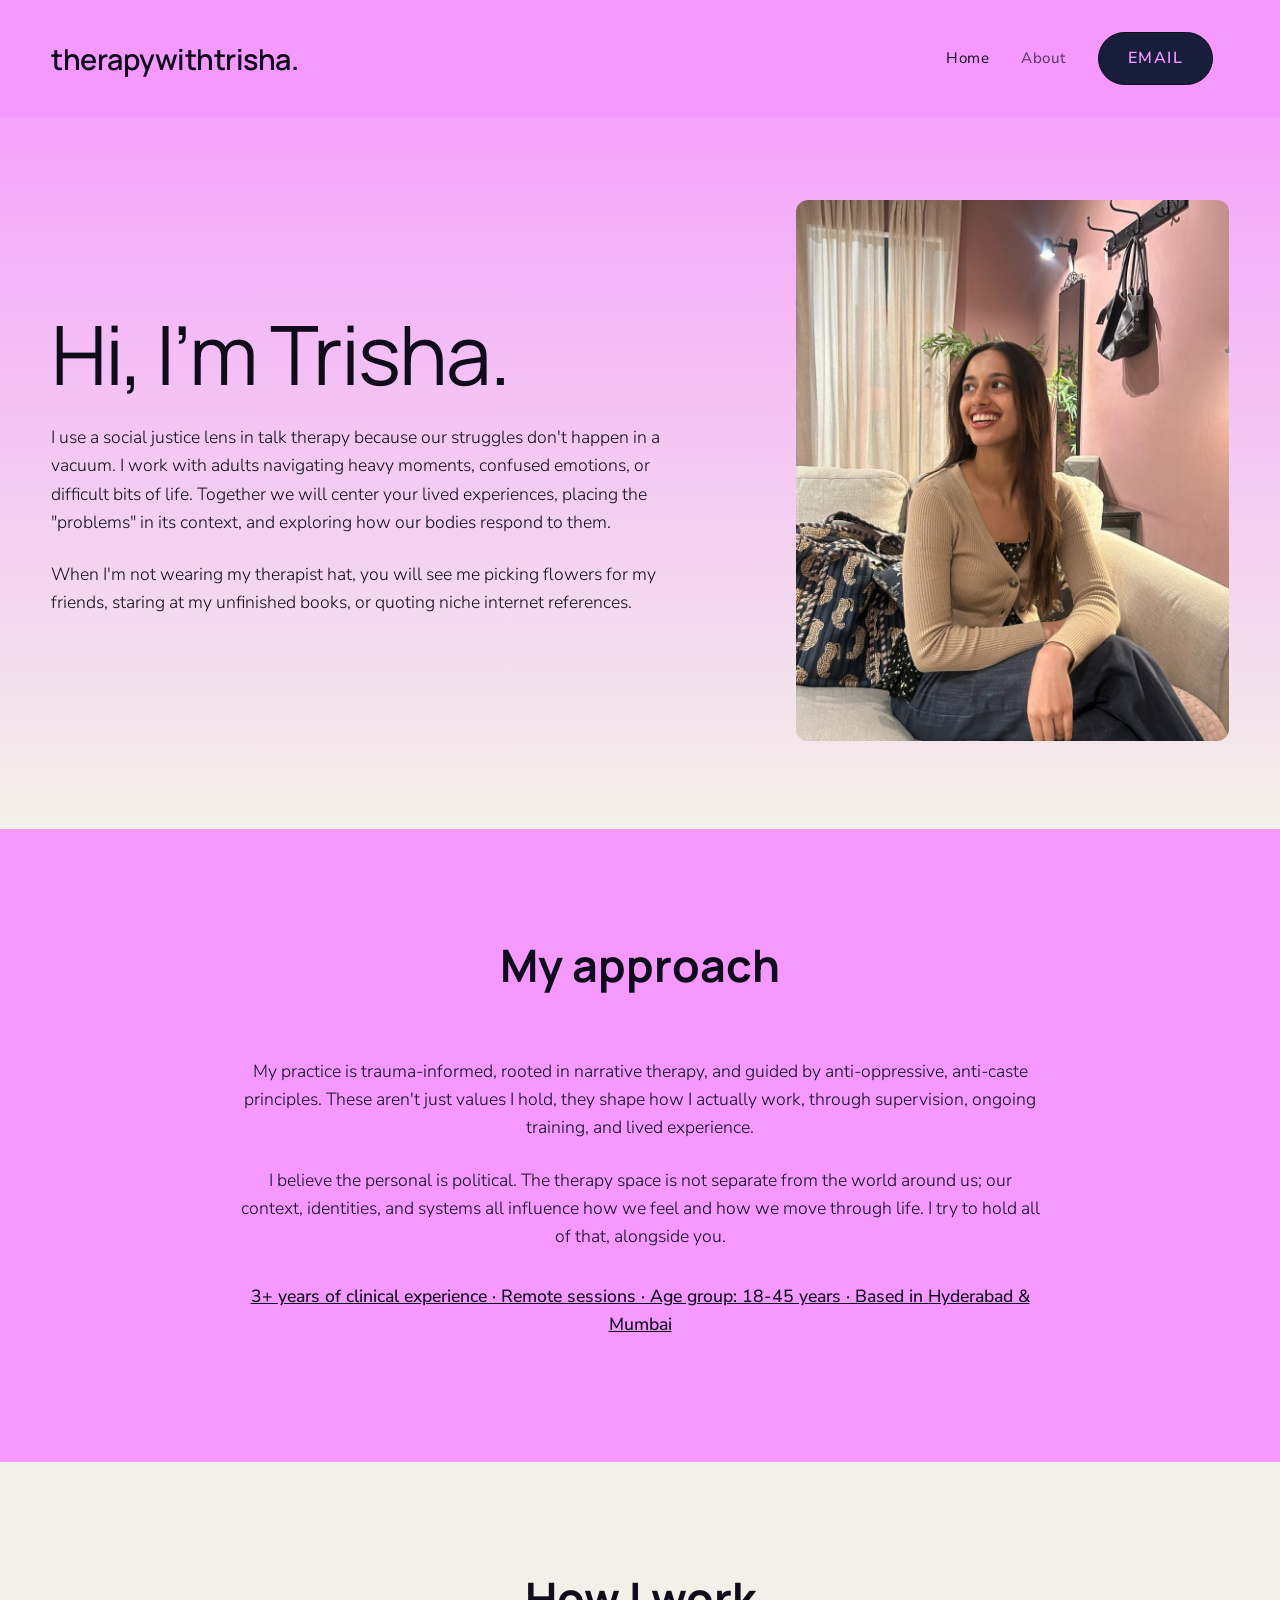
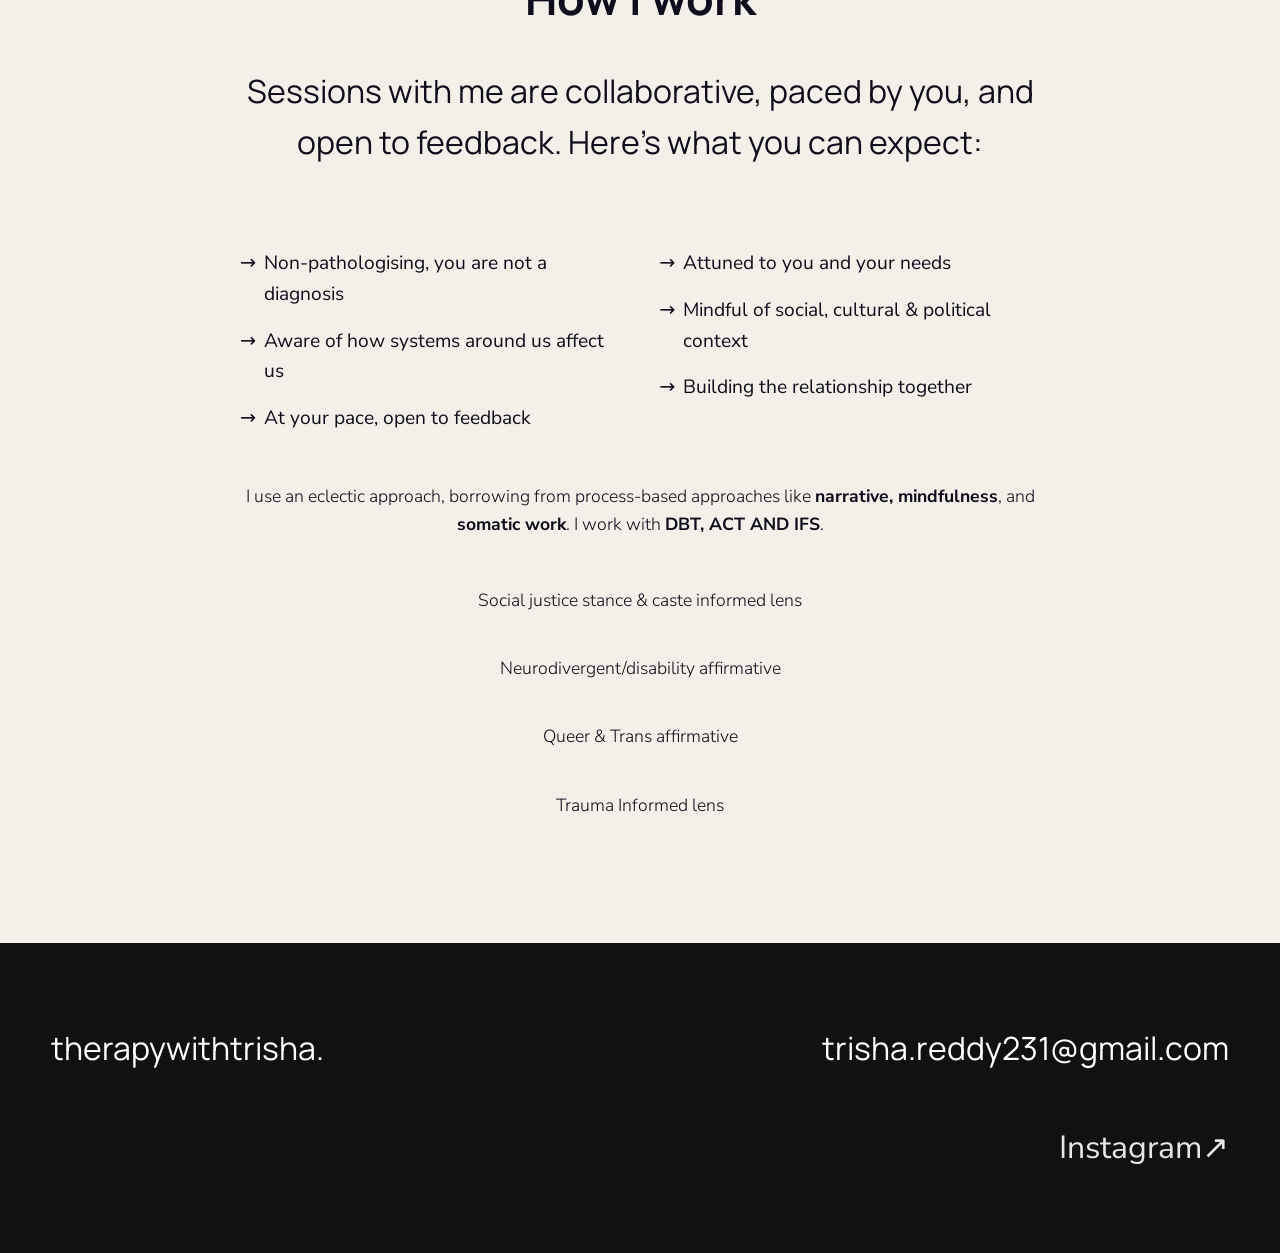
==== commit b434f8ab: "css layout; content;images" ====
--- a/about.html
+++ b/about.html
@@ -20,10 +20,11 @@
                 <nav class="main-nav">
                     <a href="/" class="active">Home</a>
                     <a href="about.html">About</a>
+                    <div class="header-cta">
+                        <a href="mailto:trisha.reddy231@gmail.com?subject=New%20Intake" class="btn-email">EMAIL</a>
+                    </div>
                 </nav>
-                <div class="header-cta">
-                    <a href="mailto:trisha.reddy231@gmail.com?subject=New%20Intake" class="btn-email">EMAIL</a>
-                </div>
+                
             </div>
         </div>
     </header>
@@ -37,12 +38,13 @@
                         <h1>Hi, I’m Trisha.</h1>
                     </div>
                     <div class="about-tagline">
-                        <p class="large-prose">I’m a therapist working with adults navigating heavy moments, confused emotions, or difficult bits of life together.</p>
+                        <p class="large-prose">I use a social justice lens in talk therapy because our struggles don't happen in a vacuum. I work with adults navigating heavy moments, confused emotions, or difficult bits of life. Together we will center your lived experiences, placing the "problems" in its context, and exploring how our bodies respond to them.</p>
+                        <p class="large-prose">When I'm not wearing my therapist hat, you will see me picking flowers for my friends, staring at my unfinished books, or quoting niche internet references.</p>
                     </div>
                 </div>
                 <div class="about-hero-right">
                     <div class="image-block about-profile-img">
-                        <img src="https://images.squarespace-cdn.com/content/v1/5ec321c2af33de48734cc929/2f4eb41f-5d94-40f6-82f6-c3ff69331c1b/imgg-demo-ENjOSIkh.png" alt="Trisha Portrait">
+                        <img src="media/home.jpeg" alt="Trisha Portrait">
                     </div>
                 </div>
             </div>
@@ -100,14 +102,13 @@
         <div class="footer-container">
             <div class="footer-left">
                 <h2>therapywithtrisha.</h2>
-                <p>Made with ❤️ in Hyderabad</p>
             </div>
             <div class="footer-right">
                 <h2>trisha.reddy231@gmail.com</h2>
                 <div class="social-links">
-                    <a href="#">Twitter</a>
-                    <a href="#">Instagram</a>
-                    <a href="#">Facebook</a>
+                    <!-- <a href="#">Twitter</a> -->
+                    <a href="https://www.instagram.com/therapywithtrisha/" target="_blank">Instagram↗</a>
+                    <!-- <a href="#">Facebook</a> -->
                 </div>
             </div>
             <canvas id="canvas-radial"></canvas>
--- a/styles.css
+++ b/styles.css
@@ -8,11 +8,9 @@
     --bg-light: #f3f0e9;        /* Slightly warmer warm gray */
     --text-primary: #0F0C1B;    /* Off-black */
     --btn-primary-bg: hsl(229.71, 43.21%, 15.88%);   /* Vivid Orchid Pink from screenshot */
-    --text-muted: #1a1a1a;      /* Charcoal */
     --font-heading: 'Manrope', sans-serif;
     --font-sans: 'Nunito Sans', system-ui, sans-serif;
     --site-max-width: 1500px;
-    --gutter: 11px;
 }
 
 * {
@@ -103,31 +101,41 @@
 .main-nav {
     display: flex;
     align-items: center;
+    justify-content: center;
 }
 
 .main-nav a {
     text-decoration: none;
     color: var(--text-primary);
     margin: 0 1rem;
+    text-align: center;
     font-size: 0.95rem;
     letter-spacing: 0.5px;
     opacity: 0.7;
     transition: opacity 0.2s ease;
 }
 
+.header-cta {
+    display: flex;
+    justify-content: center;
+    align-items: center;
+}
+
 .main-nav a.active, .main-nav a:hover {
     opacity: 1;
 }
 
-.btn-email {
+.main-nav .btn-email {
     text-decoration: none;
     color: hsl(294.17,100%,79.8%);
     border: 1px solid var(--text-primary);
     border-radius: 100px;
     padding: 0.8rem 1.8rem;
-    font-size: 0.85rem;
+    margin: 0 1rem;
+    font-size: 1rem;
     letter-spacing: 1.5px;
     font-weight: 600;
+    opacity: 1;
     background: var(--btn-primary-bg);
     transition: all 0.3s ease;
 }
@@ -157,7 +165,7 @@
     margin: 0 auto;
     display: flex;
     flex-direction: column;
-    gap: 4rem;
+    gap: 2rem;
 }
 
 #hero, #onboarding {
@@ -247,13 +255,20 @@
 }
 
 #onboarding {
-    padding-top: 50px;
-    padding-bottom: 50px;
+    padding: 50px 0;
 }
 
 .onboarding-content {
     display: flex;
-    gap: 4rem;
+    flex-wrap: wrap;
+    align-items: flex-start;
+    gap: 2rem;
+    padding: 0 4vw;
+}
+
+#onboarding .onboarding-content > h3 {
+    flex: 0 0 100%;
+    margin-bottom: 0;
 }
 
 .onboarding-text {
@@ -297,15 +312,26 @@
    ========================================================================== */
 h1 {
     font-family: var(--font-heading);
-    font-size: clamp(3.5rem, 8vw, 5.5rem);
+    font-size: clamp(2.1rem, 6.4vw, 5.5rem);
     font-weight: 400;
     line-height: 1.1;
     letter-spacing: -2px;
-}
-
-h2, h3 {
+    margin-bottom: 1.5rem;
+}
+
+#hero .title-block h1 {
+    font-size: clamp(2rem, 6vw, 5.5rem);
+}
+
+h2 {
     font-family: var(--font-heading);
     font-size: clamp(2rem, 3.5vw, 3rem);
+    font-weight: 400;
+    margin-bottom: 1.5rem;
+}
+h3 {
+    font-family: var(--font-heading);
+    font-size: clamp(1.5rem, 2.5vw, 2rem);
     font-weight: 400;
     margin-bottom: 1.5rem;
 }
@@ -347,6 +373,13 @@
     transform-origin: center;
 }
 
+.spiral-graphic img {
+    width: clamp(220px, 28vw, 420px);
+    max-width: 100%;
+    height: auto;
+    display: block;
+}
+
 @keyframes smooth-spin {
     from { transform: rotate(0deg); }
     to { transform: rotate(360deg); }
@@ -403,8 +436,8 @@
     color: #ffffff;
     margin-left: 2rem;
     text-decoration: none;
-    font-size: 0.9rem;
-    opacity: 0.6;
+    font-size: 2rem;
+    opacity: 0.9;
     transition: opacity 0.2s ease;
 }
 
@@ -424,17 +457,176 @@
 }
 
 /* ==========================================================================
-   6. RESPONSIVE ENGINE (MOBILE)
+   ABOUT PAGE LAYOUT
    ========================================================================== */
+
+#about-hero {
+    background: linear-gradient(180deg, #F598FF 0%, rgba(235, 176, 255, 0) 100%);
+    padding-top: 200px;
+}
+
+.about-hero-container {
+    max-width: var(--site-max-width);
+    margin: 0 auto;
+    padding: 0 4vw;
+    display: flex;
+    align-items: center;
+    gap: 6rem;
+    width: 100%;
+}
+
+.about-hero-left {
+    flex: 1.2;
+}
+
+.about-hero-right {
+    flex: 0.8;
+    display: flex;
+    justify-content: flex-end;
+}
+
+.about-hero-right .about-profile-img {
+    width: 100%;
+    max-width: 450px;
+}
+
+.about-hero-right .about-profile-img img {
+    width: 100%;
+    aspect-ratio: 4 / 5;
+    object-fit: cover;
+    border-radius: 12px;
+}
+
+#about-approach {
+    text-align: center;
+    padding: 100px 4vw;
+}
+
+#about-approach .approach-header,
+#about-approach .approach-statement {
+    max-width: 800px;
+    width: 100%;
+    margin-left: auto;
+    margin-right: auto;
+}
+
+.highlight-line {
+    text-decoration: underline;
+    margin-top: 2rem;
+    font-weight: 500;
+}
+
+#about-framework {
+    padding: 100px 4vw;
+}
+
+#about-framework .framework-title,
+#about-framework .framework-lists,
+#about-framework .framework-modal {
+    max-width: 800px;
+    width: 100%;
+    margin-left: auto;
+    margin-right: auto;
+}
+
+#about-framework .framework-title {
+    text-align: center;
+}
+
+#about-framework .framework-title h2 {
+    text-align: center;
+    margin-bottom: 2rem;
+}
+
+#about-framework .framework-title h3 {
+    max-width: 100%;
+    margin: 0 0 3rem 0;
+    padding: 0;
+}
+
+.framework-lists {
+    display: flex;
+    justify-content: space-between;
+    gap: 3rem;
+    padding: 0;
+}
+
+.framework-lists ul {
+    list-style: none;
+}
+
+.framework-lists ul li {
+    font-size: 1.2rem;
+    margin-bottom: 1rem;
+    position: relative;
+    padding-left: 1.5rem;
+}
+
+.framework-lists ul li::before {
+    content: "→";
+    position: absolute;
+    left: 0;
+    color: var(--text-primary);
+}
+
+.framework-modal {
+    margin: 0 auto;
+    text-align: center;
+    padding: 0;
+}
+
+.pillars-stack {
+    margin-top: 3rem;
+    display: flex;
+    flex-direction: column;
+    gap: 1rem;
+    font-weight: 700;
+    font-style: normal;
+    border: none;
+}
+
 @media (max-width: 960px) {
+    .grid-engine {
+        gap: 1rem;
+    }
+    .about-hero-container {
+        flex-direction: column;
+        gap: 4rem;
+    }
+
+    .about-hero-left, .about-hero-right {
+        flex: none;
+        width: 100%;
+    }
+
+    .about-hero-right {
+        justify-content: center;
+    }
+
+    .framework-lists {
+        flex-direction: column;
+        gap: 2rem;
+        align-items: flex-start;
+    }
+}
+
+@media (max-width: 800px) {
+    .grid-engine {
+        gap: 0.5rem;
+    }
+
+    h2, h3, p {
+        margin-bottom: 0;
+    }
+
     body.menu-open {
         overflow: hidden;
     }
 
-    .header-container {
-        flex-direction: row;
-        justify-content: space-between;
-        padding: 1.5rem 4vw;
+    .header-container { padding: 1.5rem 4vw; }
+
+    .header-right {
+        gap: 1rem;
     }
 
     .menu-toggle {
@@ -446,15 +638,18 @@
         position: fixed;
         top: 0;
         right: -100%;
-        width: 100%;
-        height: 100vh;
+        width: min(84vw, 360px);
+        max-width: 100%;
+        height: 100dvh;
         background-color: var(--bg-bright);
         flex-direction: column;
         justify-content: center;
         align-items: center;
         transition: right 0.4s cubic-bezier(0.77, 0, 0.175, 1);
         z-index: 1000;
-        padding: 2rem;
+        padding: 5rem 1.5rem 2rem;
+        box-shadow: -14px 0 40px rgba(0, 0, 0, 0.14);
+        overflow-y: auto;
     }
 
     .main-nav.active {
@@ -462,14 +657,26 @@
     }
 
     .main-nav a {
-        font-size: 2rem;
-        margin: 1.5rem 0;
+        font-size: clamp(1.25rem, 5vw, 1.6rem);
+        margin: 0.45rem 0;
         font-family: var(--font-heading);
+        width: auto;
+        padding: 0.7rem 0;
+        overflow-wrap: anywhere;
+        text-align: center;
     }
 
     .header-cta {
-        order: 1;
-        margin-right: 1.5rem;
+        order: 3;
+        margin-right: 0;
+        margin-top: 0.6rem;
+        width: 100%;
+        display: flex;
+        justify-content: center;
+    }
+
+    .main-nav .btn-email {
+        margin: 0;
     }
 
     .btn-email {
@@ -479,13 +686,14 @@
 
     #hero,
     #hero .hero-content-bottom,
-    #intro,
-    .cta-container,
+    #final-cta .cta-container,
     #onboarding .onboarding-content,
     #about-hero {
         flex-direction: column;
         gap: 2rem;
         text-align: left;
+        width: 100%;
+        padding: 0 3rem;
     }
 
     .cta-left, .cta-right {
@@ -515,6 +723,10 @@
         order: 2;
     }
 
+    #final-cta {
+        padding: 50px 0;
+    }
+
     #hero {
         padding-top: 120px;
     }
@@ -526,161 +738,137 @@
 
     .footer-container {
         flex-direction: column;
-        gap: 3rem;
+        gap: 2rem;
         text-align: left;
     }
 
     .footer-right {
         align-items: flex-start;
         text-align: left;
+        width: 100%;
+        max-width: 100%;
+    }
+
+    .site-footer h2 {
+        overflow-wrap: anywhere;
+        word-break: break-word;
+    }
+
+    .site-footer .social-links {
+        display: flex;
+        flex-wrap: wrap;
+        gap: 0.8rem 1.4rem;
     }
 
     .footer-right .social-links a {
         margin-left: 0;
-        margin-right: 2rem;
-    }
-}
-
-/* ==========================================================================
-   ABOUT PAGE LAYOUT
-   ========================================================================== */
-
-#about-hero {
-    background: linear-gradient(180deg, #F598FF 0%, rgba(235, 176, 255, 0) 100%);
-    padding-top: 200px;
-}
-
-.about-hero-container {
-    max-width: var(--site-max-width);
-    margin: 0 auto;
-    padding: 0 4vw;
-    display: flex;
-    align-items: center;
-    gap: 6rem;
-    width: 100%;
-}
-
-.about-hero-left {
-    flex: 1.2;
-}
-
-.about-hero-right {
-    flex: 0.8;
-    display: flex;
-    justify-content: flex-end;
-}
-
-.about-hero-right .about-profile-img {
-    width: 100%;
-    max-width: 450px;
-}
-
-.about-hero-right .about-profile-img img {
-    width: 100%;
-    aspect-ratio: 4 / 5;
-    object-fit: cover;
-    border-radius: 12px;
-}
-
-#about-approach {
-    text-align: center;
-    padding: 100px 4vw;
-}
-
-#about-approach .approach-header,
-#about-approach .approach-statement {
-    max-width: 800px;
-    margin-left: auto;
-    margin-right: auto;
-}
-
-.highlight-line {
-    text-decoration: underline;
-    margin-top: 2rem;
-    font-weight: 500;
-}
-
-#about-framework {
-    padding: 100px 0;
-}
-
-#about-framework .framework-title {
-    text-align: center;
-}
-
-#about-framework .framework-title h2 {
-    text-align: center;
-    margin-bottom: 2rem;
-}
-
-#about-framework .framework-title h3 {
-    max-width: var(--site-max-width);
-    margin: 0 auto 4rem auto;
-    padding: 0 4vw;
-}
-
-.framework-lists {
-    display: flex;
-    justify-content: center;
-    gap: 8rem;
-    max-width: var(--site-max-width);
-    margin: 0 auto;
-    padding: 0 4vw;
-}
-
-.framework-lists ul {
-    list-style: none;
-}
-
-.framework-lists ul li {
-    font-size: 1.2rem;
-    margin-bottom: 1rem;
-    position: relative;
-    padding-left: 1.5rem;
-}
-
-.framework-lists ul li::before {
-    content: "→";
-    position: absolute;
-    left: 0;
-    color: var(--text-primary);
-}
-
-.framework-modal {
-    max-width: 800px;
-    margin: 6rem auto 0 auto;
-    text-align: center;
-    padding: 0 4vw;
-}
-
-.pillars-stack {
-    margin-top: 3rem;
-    display: flex;
-    flex-direction: column;
-    gap: 1rem;
-    font-weight: 700;
-    font-style: normal;
-    border: none;
-}
-
-@media (max-width: 960px) {
-    .about-hero-container {
-        flex-direction: column;
-        gap: 4rem;
-    }
-
-    .about-hero-left, .about-hero-right {
-        flex: none;
-        width: 100%;
-    }
-
-    .about-hero-right {
-        justify-content: center;
+        margin-right: 0;
+    }
+
+    #about-approach,
+    #about-framework {
+        padding: 64px 4vw;
+        text-align: left;
+    }
+
+    #about-approach .approach-header,
+    #about-approach .approach-statement,
+    #about-framework .framework-title,
+    #about-framework .framework-lists,
+    #about-framework .framework-modal {
+        max-width: 100%;
+        margin-left: 0;
+        margin-right: 0;
+    }
+
+    #about-framework .framework-title,
+    #about-framework .framework-title h2,
+    #about-framework .framework-title h3,
+    .framework-modal {
+        text-align: left;
+    }
+
+    #about-framework .framework-title h3 {
+        margin: 0 0 1.5rem 0;
     }
 
     .framework-lists {
-        flex-direction: column;
+        gap: 1rem;
+    }
+}
+
+@media (max-width: 390px) {
+    .header-container {
+        padding: 1rem;
+    }
+
+    .site-header .logo a {
+        font-size: 1.2rem;
+        letter-spacing: -0.2px;
+    }
+
+    .menu-toggle {
+        width: 26px;
+        height: 18px;
+    }
+
+    .main-nav {
+        width: min(90vw, 320px);
+        padding: 5.8rem 1rem 1.5rem;
+    }
+
+    .page-section {
+        padding: 110px 0 56px 0;
+    }
+
+    #hero {
+        padding-top: 104px;
+        gap: 1.25rem;
+    }
+
+    h1 {
+        font-size: clamp(2rem, 11vw, 2.6rem);
+        letter-spacing: -1px;
+        overflow-wrap: anywhere;
+    }
+
+    h2, h3 {
+        font-size: clamp(1.55rem, 7.8vw, 2rem);
+        overflow-wrap: anywhere;
+    }
+
+    p {
+        font-size: clamp(0.98rem, 4.3vw, 1.08rem);
+    }
+
+    .spiral-graphic {
+        font-size: 7rem;
+    }
+
+    .spiral-graphic img {
+        width: clamp(140px, 52vw, 210px);
+    }
+
+    .footer-container {
         gap: 2rem;
-        align-items: flex-start;
-    }
-}
+    }
+
+    .site-footer h2, .social-links a {
+        font-size: clamp(0.9rem, 4.5vw, 1rem);
+    }
+
+    #about-approach,
+    #about-framework {
+        padding: 52px 1rem;
+    }
+
+    .framework-lists ul li {
+        font-size: 1.05rem;
+        margin-bottom: 0.85rem;
+    }
+
+    .highlight-line {
+        margin-top: 1rem;
+    }
+}
+
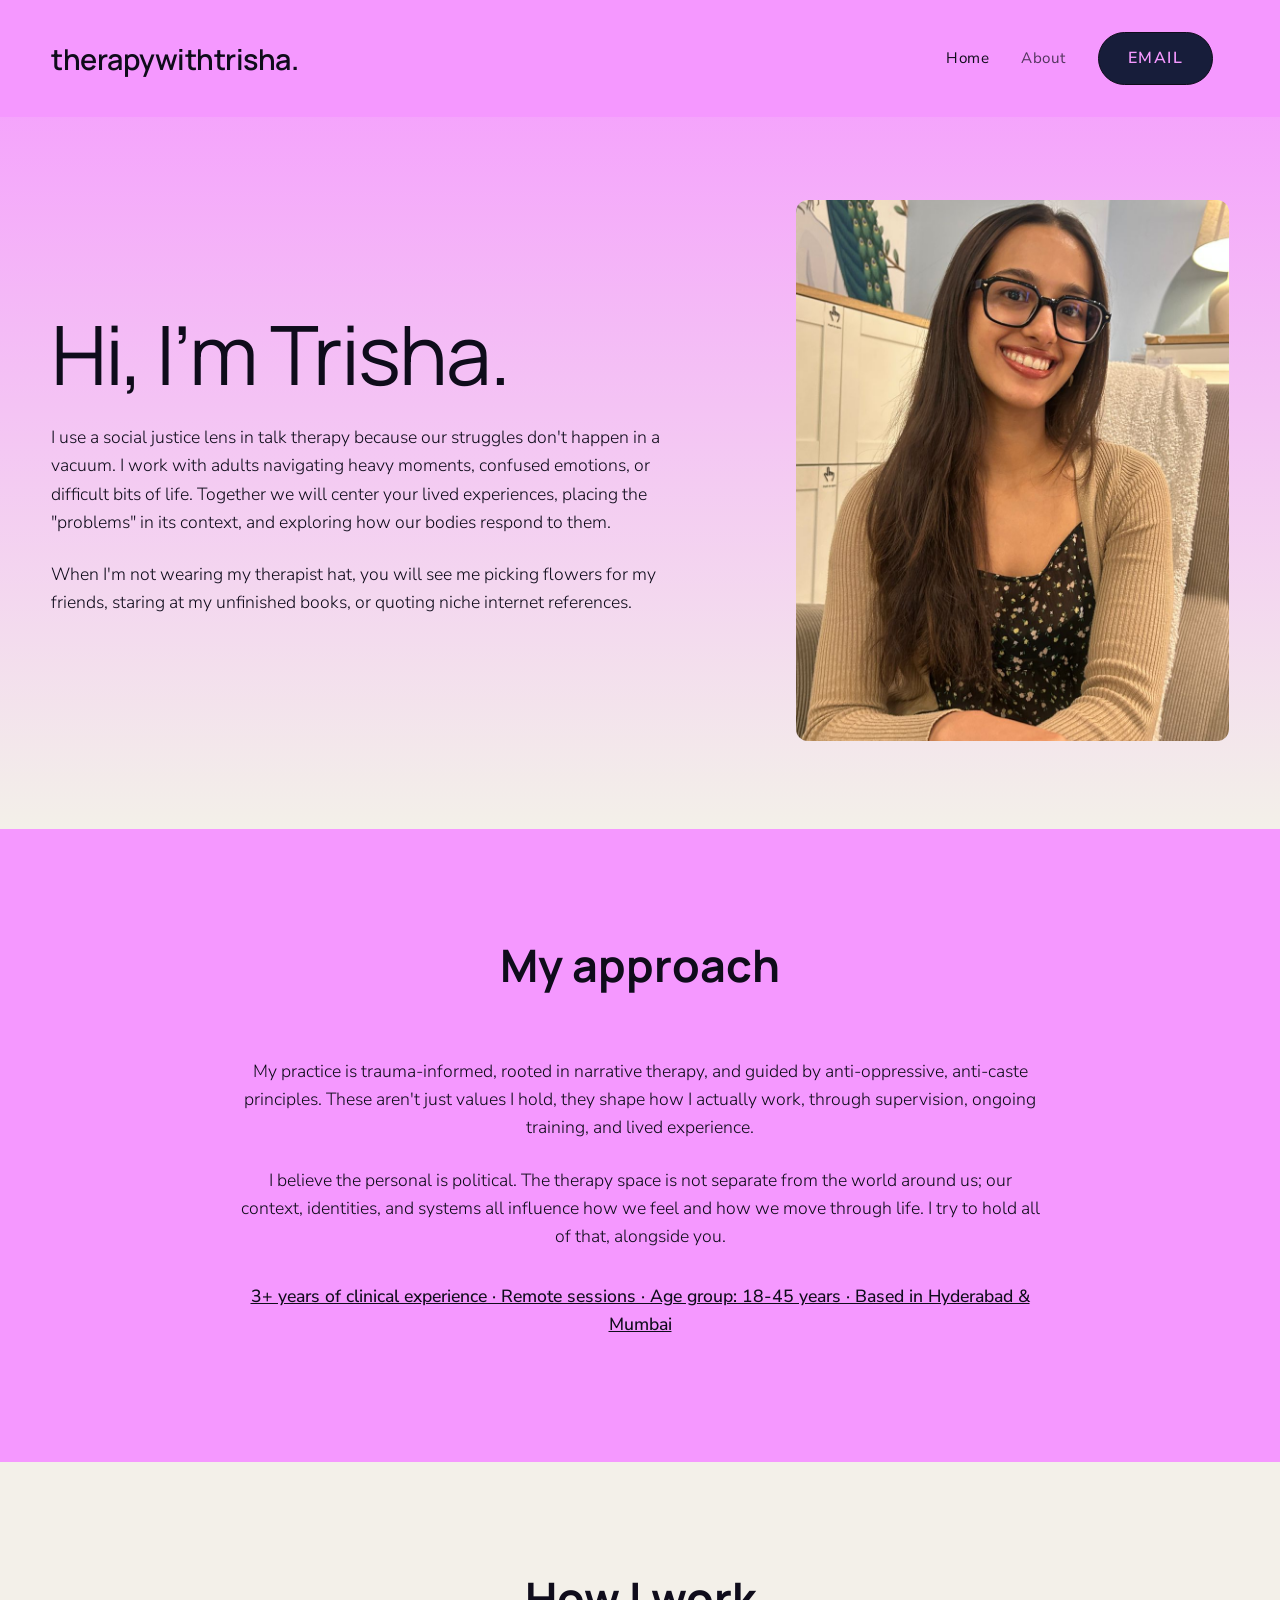
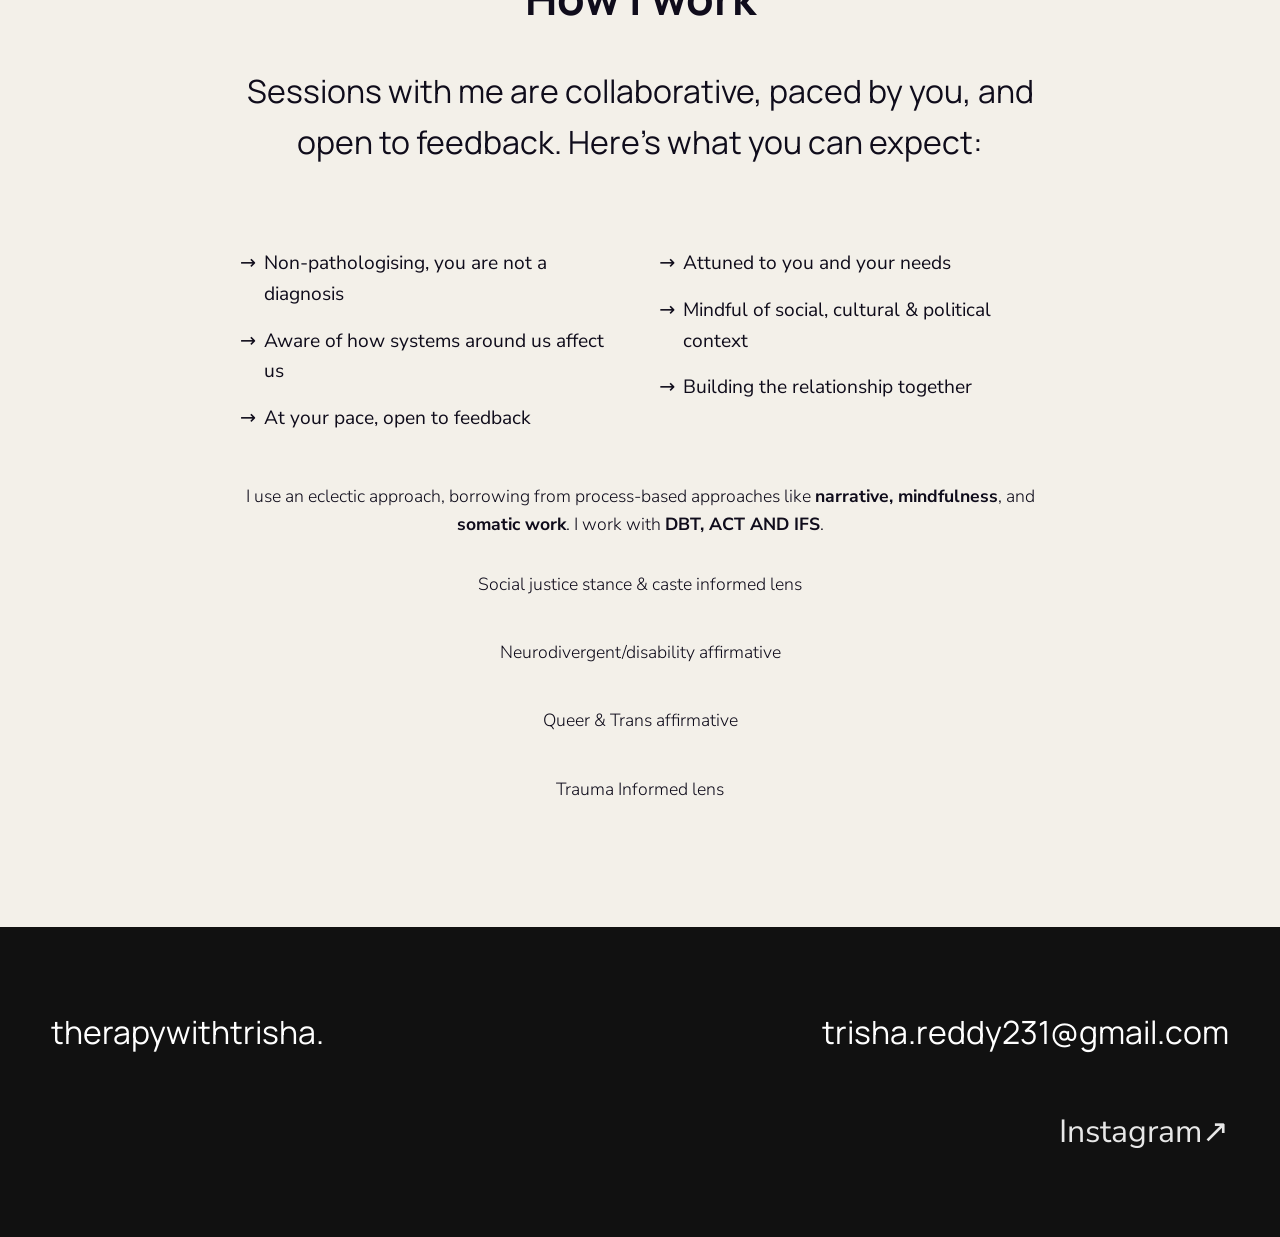
==== commit da53466c: "photos, about-fix, ig-fix" ====
--- a/about.html
+++ b/about.html
@@ -4,6 +4,21 @@
     <meta charset="UTF-8">
     <meta name="viewport" content="width=device-width, initial-scale=1.0">
     <title>About | therapywithtrisha.</title>
+    <meta name="description" content="Trisha, a Mumbai-based therapist specializing in trauma-informed care. Providing secure, compassionate online counseling sessions across India.">
+    <meta name="robots" content="index, follow">
+    <link rel="canonical" href="https://www.therapy-with-trisha.netlify.app/about.html">
+
+    <meta property="og:type" content="website">
+    <meta property="og:title" content="About Trisha | Online Therapy in Mumbai, India, Anywhere in the world">
+    <meta property="og:description" content="Trisha, a Mumbai-based therapist specializing in trauma-informed care. Providing secure, compassionate online counseling sessions across India.">
+    <meta property="og:url" content="https://www.therapy-with-trisha.netlify.app/about.html">
+    <meta property="og:site_name" content="therapywithtrisha.">
+    <meta property="og:image" content="https://www.therapy-with-trisha.netlify.app/media/home.jpeg">
+
+    <meta name="twitter:card" content="summary_large_image">
+    <meta name="twitter:title" content="About Trisha | Online Therapy in Mumbai, India, Anywhere in the world">
+    <meta name="twitter:description" content="Trisha, a Mumbai-based therapist specializing in trauma-informed care. Providing secure, compassionate online counseling sessions across India.">
+    <meta name="twitter:image" content="https://www.therapy-with-trisha.netlify.app/media/home.jpeg">
     <link rel="stylesheet" href="styles.css">
 </head>
 <body class="section-light">
@@ -44,7 +59,7 @@
                 </div>
                 <div class="about-hero-right">
                     <div class="image-block about-profile-img">
-                        <img src="media/home.jpeg" alt="Trisha Portrait">
+                        <img src="media/about-page-hero.jpeg" alt="Trisha Portrait">
                     </div>
                 </div>
             </div>
@@ -107,7 +122,7 @@
                 <h2>trisha.reddy231@gmail.com</h2>
                 <div class="social-links">
                     <!-- <a href="#">Twitter</a> -->
-                    <a href="https://www.instagram.com/therapywithtrisha/" target="_blank">Instagram↗</a>
+                    <a href="https://www.instagram.com/therapywith.trisha/" target="_blank">Instagram↗</a>
                     <!-- <a href="#">Facebook</a> -->
                 </div>
             </div>
--- a/styles.css
+++ b/styles.css
@@ -576,7 +576,7 @@
 }
 
 .pillars-stack {
-    margin-top: 3rem;
+    margin-top: 2rem;
     display: flex;
     flex-direction: column;
     gap: 1rem;
@@ -592,6 +592,7 @@
     .about-hero-container {
         flex-direction: column;
         gap: 4rem;
+        margin-top: 120px;
     }
 
     .about-hero-left, .about-hero-right {
@@ -601,6 +602,7 @@
 
     .about-hero-right {
         justify-content: center;
+        padding-bottom: 2rem;
     }
 
     .framework-lists {
@@ -693,7 +695,7 @@
         gap: 2rem;
         text-align: left;
         width: 100%;
-        padding: 0 3rem;
+        padding: 0 2rem;
     }
 
     .cta-left, .cta-right {
@@ -767,7 +769,7 @@
 
     #about-approach,
     #about-framework {
-        padding: 64px 4vw;
+        padding: 2rem 2rem;
         text-align: left;
     }
 
